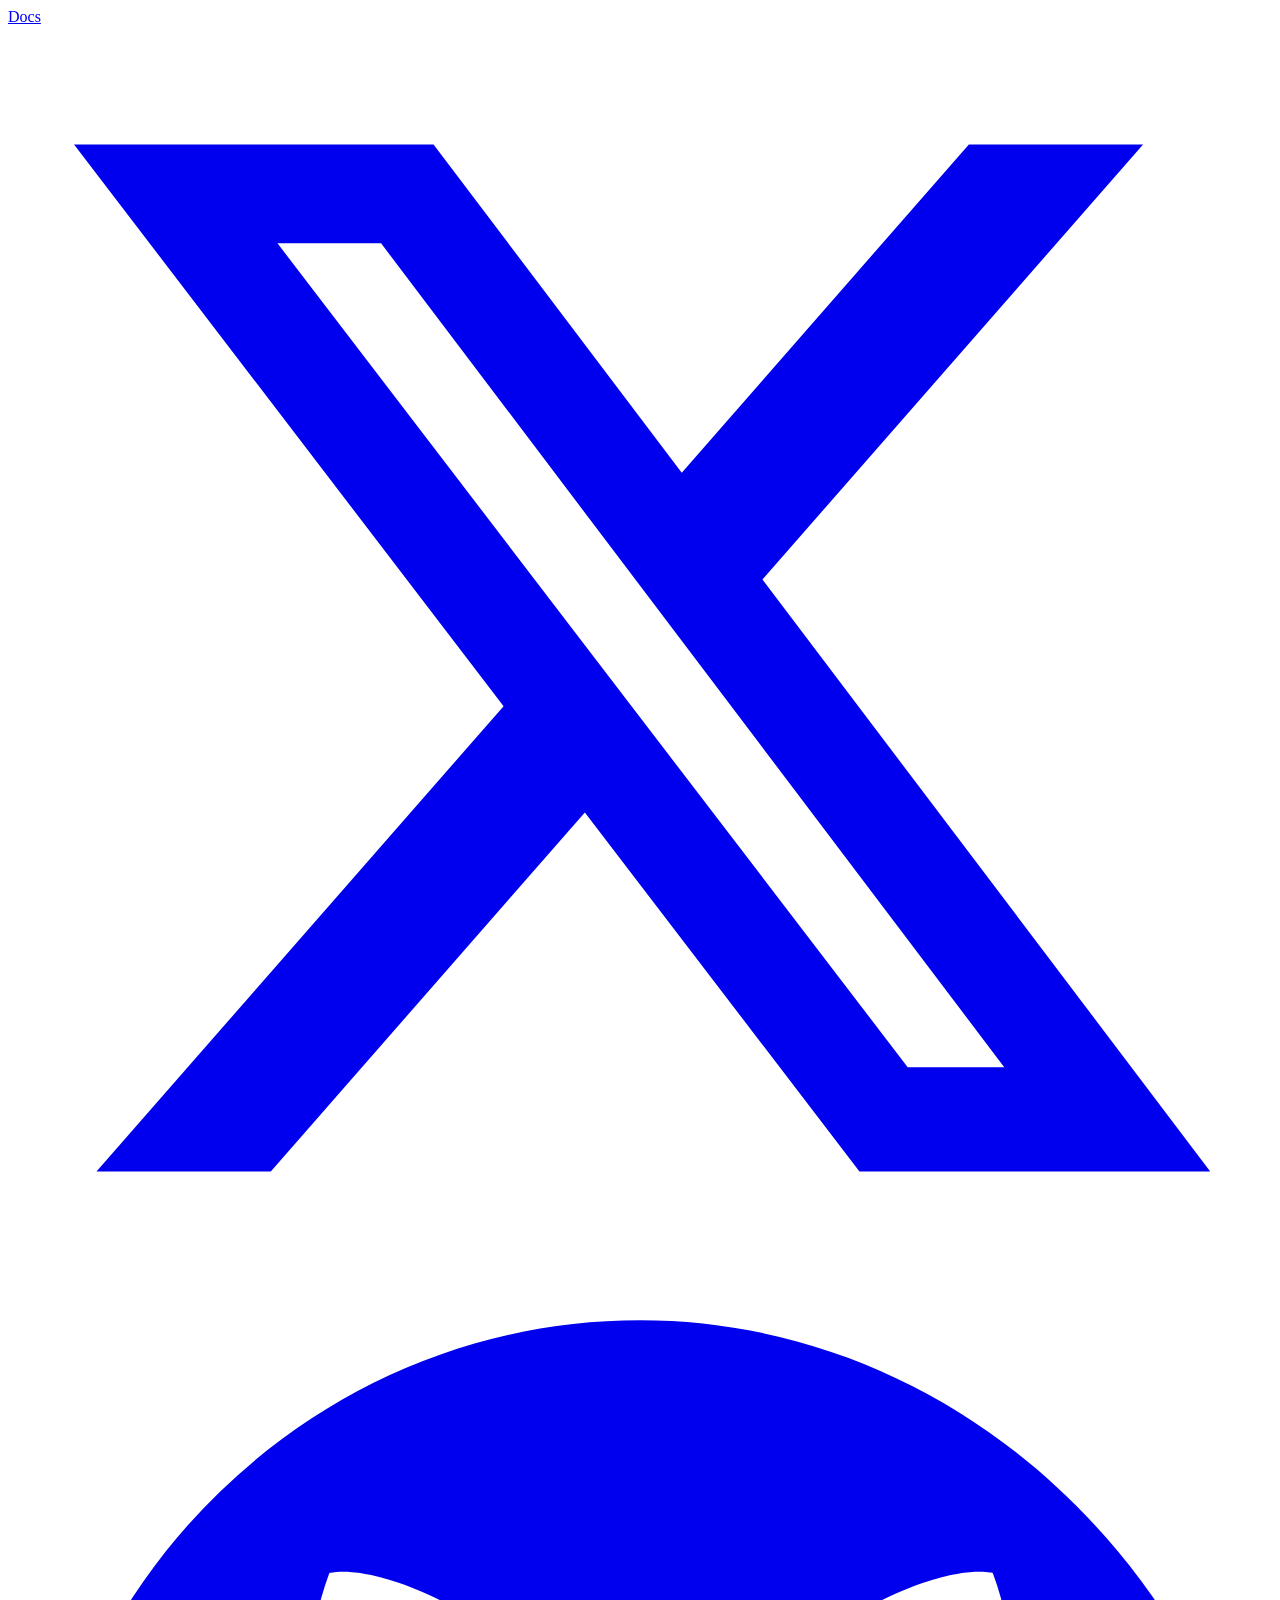
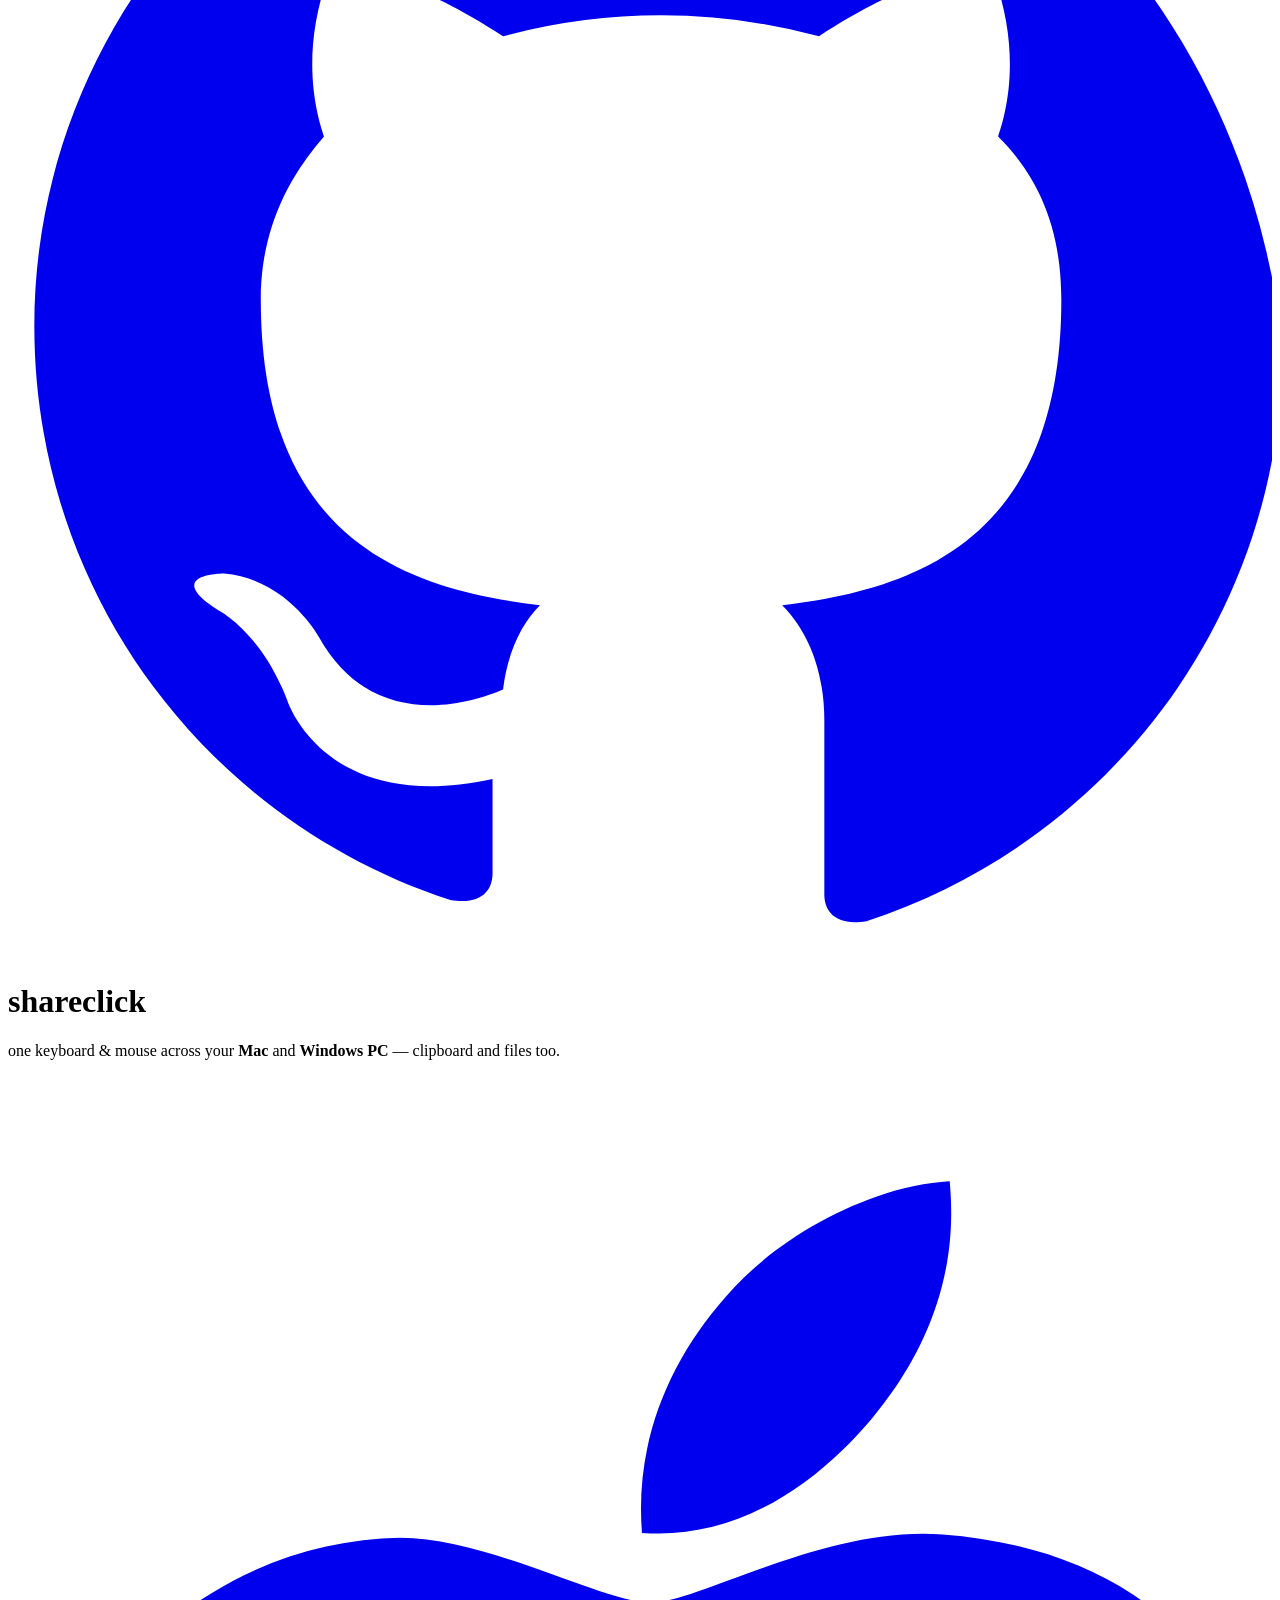
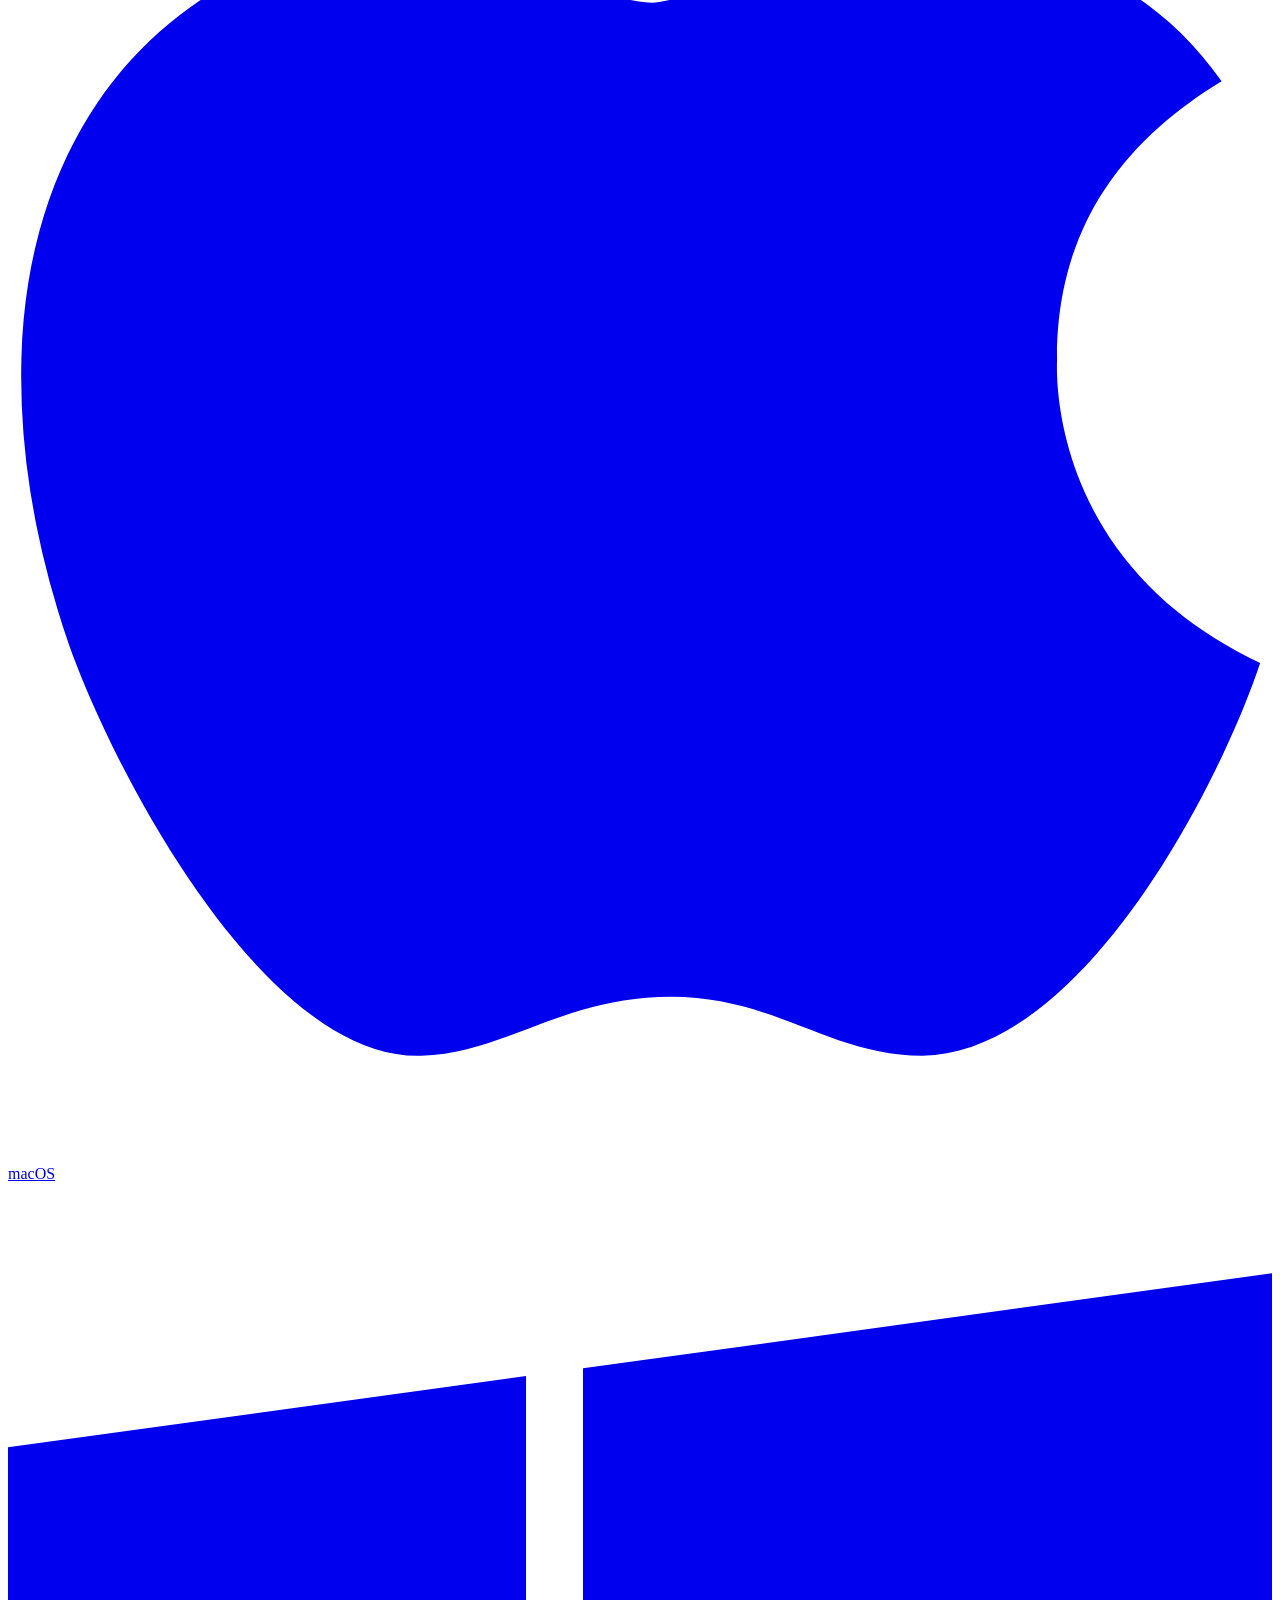
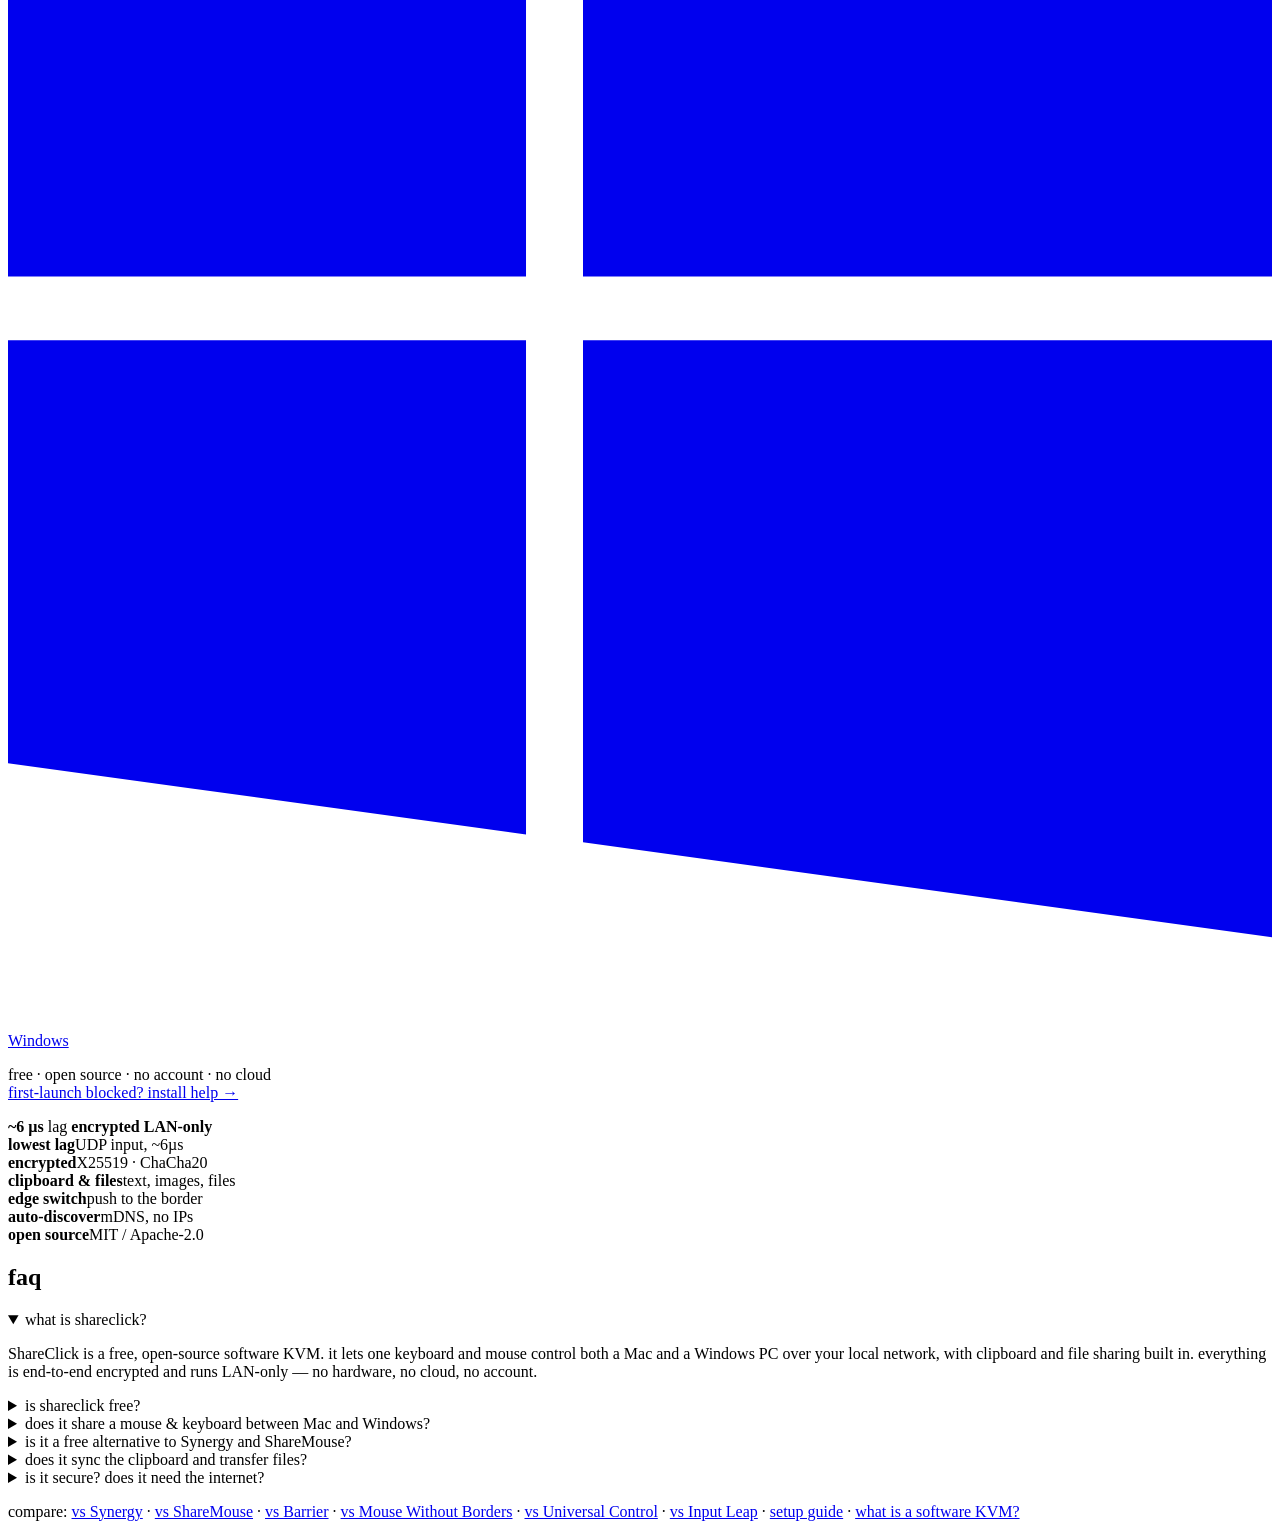
==== site/index.html @ b81c3a35 "feat(site): add analytics and search verification - track pageviews and release-page clicks with Uma" ====
<!doctype html>
<html lang="en">
<head>
<meta charset="utf-8" />
<meta name="viewport" content="width=device-width, initial-scale=1" />
<title>ShareClick: share mouse &amp; keyboard between Mac &amp; Windows</title>
<meta name="description" content="Free open-source software KVM. Share one keyboard, mouse, clipboard &amp; files between your Mac and Windows PC over the LAN. Encrypted, low-latency, no cloud." />
<meta name="keywords" content="software KVM, share mouse keyboard mac windows, Synergy alternative, ShareMouse alternative, Barrier alternative, free KVM software, share clipboard mac and windows, control two computers one keyboard mouse, Universal Control for Windows, open source KVM" />
<meta name="author" content="wiredaddict" />
<meta name="robots" content="index, follow, max-image-preview:large" />
<meta name="theme-color" content="#fafafa" />
<link rel="canonical" href="https://phun333.github.io/ShareClick/" />
<link rel="alternate" type="text/markdown" href="index.md" title="Markdown version (for LLMs)" />
<link rel="icon" href="favicon.svg" type="image/svg+xml" />
<!-- Google Search Console verification: paste your token, then uncomment -->
<!-- <meta name="google-site-verification" content="PASTE_TOKEN_HERE" /> -->

<!-- Open Graph -->
<meta property="og:type" content="website" />
<meta property="og:site_name" content="ShareClick" />
<meta property="og:title" content="ShareClick — share mouse &amp; keyboard between Mac &amp; Windows" />
<meta property="og:description" content="Free, open-source software KVM. One keyboard, mouse, clipboard &amp; files across Mac and Windows over your LAN. Encrypted, low-latency, no cloud." />
<meta property="og:url" content="https://phun333.github.io/ShareClick/" />
<meta property="og:image" content="https://phun333.github.io/ShareClick/og.png" />
<meta property="og:image:width" content="1200" />
<meta property="og:image:height" content="630" />
<meta property="og:image:alt" content="ShareClick — share one keyboard and mouse across Mac and Windows" />

<!-- Twitter -->
<meta name="twitter:card" content="summary_large_image" />
<meta name="twitter:site" content="@wiredaddict" />
<meta name="twitter:creator" content="@wiredaddict" />
<meta name="twitter:title" content="ShareClick — share mouse &amp; keyboard between Mac &amp; Windows" />
<meta name="twitter:description" content="Free, open-source software KVM. One keyboard, mouse, clipboard &amp; files across Mac and Windows. Encrypted, low-latency, no cloud." />
<meta name="twitter:image" content="https://phun333.github.io/ShareClick/og.png" />

<!-- Structured data: SoftwareApplication (free) + FAQ -->
<script type="application/ld+json">
{
  "@context": "https://schema.org",
  "@type": "SoftwareApplication",
  "name": "ShareClick",
  "alternateName": "ShareClick Software KVM",
  "applicationCategory": "UtilitiesApplication",
  "operatingSystem": "macOS, Windows",
  "description": "Free open-source software KVM to share one keyboard, mouse, clipboard and files between Mac and Windows over the LAN. Encrypted and low-latency. A free alternative to Synergy and ShareMouse.",
  "url": "https://phun333.github.io/ShareClick/",
  "downloadUrl": "https://github.com/phun333/ShareClick/releases",
  "softwareVersion": "0.1.0",
  "isAccessibleForFree": true,
  "license": "https://opensource.org/license/mit",
  "offers": { "@type": "Offer", "price": "0", "priceCurrency": "USD" },
  "featureList": [
    "Share one keyboard and mouse across Mac and Windows",
    "Clipboard sync (text and images)",
    "File transfer over the LAN",
    "End-to-end encryption (X25519 + ChaCha20-Poly1305)",
    "Automatic screen-edge switching",
    "mDNS zero-config discovery"
  ],
  "image": "https://phun333.github.io/ShareClick/og.png",
  "author": { "@type": "Person", "name": "wiredaddict", "url": "https://x.com/wiredaddict" },
  "sameAs": [
    "https://github.com/phun333/ShareClick",
    "https://x.com/wiredaddict"
  ]
}
</script>
<script type="application/ld+json">
{
  "@context": "https://schema.org",
  "@type": "FAQPage",
  "mainEntity": [
    { "@type": "Question", "name": "What is ShareClick?",
      "acceptedAnswer": { "@type": "Answer", "text": "ShareClick is a free, open-source software KVM. It lets one keyboard and mouse control both a Mac and a Windows PC over your local network, with clipboard and file sharing built in. Everything is end-to-end encrypted and runs LAN-only — no hardware, no cloud, no account." } },
    { "@type": "Question", "name": "Is ShareClick free?",
      "acceptedAnswer": { "@type": "Answer", "text": "Yes. ShareClick is completely free and open source (MIT / Apache-2.0). No account, no subscription, no cloud." } },
    { "@type": "Question", "name": "Does it share a mouse and keyboard between Mac and Windows?",
      "acceptedAnswer": { "@type": "Answer", "text": "Yes. ShareClick is a software KVM: one keyboard and mouse control both your Mac and Windows PC over the local network. Move the cursor to a screen edge to switch machines." } },
    { "@type": "Question", "name": "Is ShareClick a free alternative to Synergy and ShareMouse?",
      "acceptedAnswer": { "@type": "Answer", "text": "Yes. It does what paid tools like Synergy and ShareMouse do — input sharing, clipboard sync and file transfer — but it is free, open source, and built for lower input lag." } },
    { "@type": "Question", "name": "Does it sync the clipboard and transfer files?",
      "acceptedAnswer": { "@type": "Answer", "text": "Yes. The clipboard (text and images) syncs automatically, and you can send files straight across the encrypted connection." } },
    { "@type": "Question", "name": "Is it secure and does it need the internet?",
      "acceptedAnswer": { "@type": "Answer", "text": "It runs on your local network only — no cloud. Every channel is end-to-end encrypted with X25519 key exchange and ChaCha20-Poly1305, authenticated by a shared passphrase." } }
  ]
}
</script>
<script type="application/ld+json">
{
  "@context": "https://schema.org",
  "@type": "WebSite",
  "name": "ShareClick",
  "alternateName": "ShareClick Software KVM",
  "url": "https://phun333.github.io/ShareClick/",
  "inLanguage": "en",
  "description": "Free, open-source software KVM to share one keyboard, mouse, clipboard and files between a Mac and a Windows PC over the LAN.",
  "publisher": { "@type": "Organization", "name": "ShareClick", "url": "https://github.com/phun333/ShareClick" }
}
</script>
<script type="application/ld+json">
{
  "@context": "https://schema.org",
  "@type": "Organization",
  "name": "ShareClick",
  "url": "https://phun333.github.io/ShareClick/",
  "logo": "https://phun333.github.io/ShareClick/og.png",
  "description": "Open-source software KVM for sharing a keyboard, mouse, clipboard and files between Mac and Windows.",
  "founder": { "@type": "Person", "name": "wiredaddict", "url": "https://x.com/wiredaddict" },
  "sameAs": [
    "https://github.com/phun333/ShareClick",
    "https://x.com/wiredaddict"
  ]
}
</script>
<link rel="preconnect" href="https://fonts.googleapis.com">
<link rel="preconnect" href="https://fonts.gstatic.com" crossorigin>
<link href="https://fonts.googleapis.com/css2?family=JetBrains+Mono:wght@400;500;700;800&display=swap" rel="stylesheet">
<link rel="stylesheet" href="style.css">
<link rel="manifest" href="manifest.webmanifest">
<script defer src="https://cloud.umami.is/script.js" data-website-id="19332134-ef62-4f1c-be25-531b327c4223"></script>
</head>
<body>

<div class="wrap">
  <header>
    <nav class="hnav">
      <!-- Replace the href with your live Mintlify docs URL after connecting the repo to Mintlify. -->
      <a class="doclink" href="https://shareclick.mintlify.app">Docs</a>
      <a class="icon" href="https://x.com/wiredaddict" aria-label="X (Twitter)">
        <svg viewBox="0 0 24 24"><path fill="currentColor" d="M18.244 2.25h3.308l-7.227 8.26 8.502 11.24h-6.66l-5.214-6.817L4.99 21.75H1.68l7.73-8.835L1.254 2.25H8.08l4.713 6.231zm-1.161 17.52h1.833L7.084 4.126H5.117z"/></svg>
      </a>
      <a class="icon" href="https://github.com/phun333/ShareClick" aria-label="GitHub">
        <svg viewBox="0 0 24 24"><path fill="currentColor" d="M12 .5C5.7.5.5 5.7.5 12c0 5.1 3.3 9.4 7.9 10.9.6.1.8-.2.8-.5v-1.8c-3.2.7-3.9-1.5-3.9-1.5-.5-1.3-1.3-1.7-1.3-1.7-1.1-.7.1-.7.1-.7 1.2.1 1.8 1.2 1.8 1.2 1 1.8 2.8 1.3 3.5 1 .1-.8.4-1.3.7-1.6-2.6-.3-5.3-1.3-5.3-5.8 0-1.3.5-2.3 1.2-3.1-.1-.3-.5-1.5.1-3.1 0 0 1-.3 3.3 1.2a11.5 11.5 0 0 1 6 0c2.3-1.5 3.3-1.2 3.3-1.2.6 1.6.2 2.8.1 3.1.8.8 1.2 1.8 1.2 3.1 0 4.5-2.7 5.5-5.3 5.8.4.4.8 1.1.8 2.2v3.3c0 .3.2.6.8.5 4.6-1.5 7.9-5.8 7.9-10.9C23.5 5.7 18.3.5 12 .5z"/></svg>
      </a>
    </nav>
  </header>
</div>

<main>
  <div class="wrap hero">
    <h1>shareclick</h1>
    <p class="tag">one keyboard &amp; mouse across your <b>Mac</b> and <b>Windows PC</b> — clipboard and files too.</p>

    <div class="cta">
      <a class="btn" id="dl-mac" href="https://github.com/phun333/ShareClick/releases" data-umami-event="release-page-click" data-umami-event-platform="macos" data-umami-event-placement="homepage" aria-label="Download for macOS">
        <svg viewBox="0 0 384 512"><path fill="currentColor" d="M318.7 268.7c-.2-36.7 16.4-64.4 50-84.8-18.8-26.9-47.2-41.7-84.7-44.6-35.5-2.8-74.3 20.7-88.5 20.7-15 0-49.4-19.7-76.4-19.7C63.3 141.2 4 184.8 4 273.5q0 39.3 14.4 81.2c12.8 36.7 59 126.7 107.2 125.2 25.2-.6 43-17.9 75.8-17.9 31.8 0 48.3 17.9 76.4 17.9 48.6-.7 90.4-82.5 102.6-119.3-65.2-30.7-61.7-90-61.7-91.9zm-56.6-164.2c27.3-32.4 24.8-61.9 24-72.5-24.1 1.4-52 16.4-67.9 34.9-17.5 19.8-27.8 44.3-25.6 71.9 26.1 2 49.9-11.4 69.5-34.3z"/></svg>
        macOS
      </a>
      <a class="btn ghost" id="dl-win" href="https://github.com/phun333/ShareClick/releases" data-umami-event="release-page-click" data-umami-event-platform="windows" data-umami-event-placement="homepage" aria-label="Download for Windows">
        <svg viewBox="0 0 448 512"><path fill="currentColor" d="M0 93.7l183.6-25.3v177.4H0V93.7zm0 324.6l183.6 25.3V268.4H0v149.9zm203.8 28L448 480V268.4H203.8v177.9zm0-380.6v180.1H448V32L203.8 65.7z"/></svg>
        Windows
      </a>
    </div>
    <p class="sub">free · open source · no account · no cloud<br>
      <a href="https://github.com/phun333/ShareClick/blob/main/docs/INSTALL.md">first-launch blocked? install help →</a></p>

    <div class="facts">
      <span class="slider"><span class="track"></span><span class="knob"></span></span>
      <span><b>~6&nbsp;µs</b> lag</span>
      <span class="s"></span>
      <span><b>encrypted</b></span>
      <span class="s"></span>
      <span><b>LAN-only</b></span>
    </div>

    <div class="feat">
      <div><b>lowest lag</b><span>UDP input, ~6µs</span></div>
      <div><b>encrypted</b><span>X25519 · ChaCha20</span></div>
      <div><b>clipboard &amp; files</b><span>text, images, files</span></div>
      <div><b>edge switch</b><span>push to the border</span></div>
      <div><b>auto-discover</b><span>mDNS, no IPs</span></div>
      <div><b>open source</b><span>MIT / Apache-2.0</span></div>
    </div>
  </div>
</main>

<section class="faq" id="faq">
  <h2>faq</h2>
  <details open>
    <summary>what is shareclick?</summary>
    <p>ShareClick is a free, open-source software KVM. it lets one keyboard and mouse control both a Mac and a Windows PC over your local network, with clipboard and file sharing built in. everything is end-to-end encrypted and runs LAN-only — no hardware, no cloud, no account.</p>
  </details>
  <details>
    <summary>is shareclick free?</summary>
    <p>yes — completely free and open source (MIT / Apache-2.0). no account, no subscription, no cloud.</p>
  </details>
  <details>
    <summary>does it share a mouse &amp; keyboard between Mac and Windows?</summary>
    <p>yes. shareclick is a software KVM: one keyboard and mouse control both your Mac and Windows PC over the local network. move the cursor to a screen edge to switch machines.</p>
  </details>
  <details>
    <summary>is it a free alternative to Synergy and ShareMouse?</summary>
    <p>yes. it does what paid tools like Synergy and ShareMouse do — input sharing, clipboard sync and file transfer — but free, open source, and built for lower input lag.</p>
  </details>
  <details>
    <summary>does it sync the clipboard and transfer files?</summary>
    <p>yes. the clipboard (text and images) syncs automatically, and you can send files straight across the encrypted connection.</p>
  </details>
  <details>
    <summary>is it secure? does it need the internet?</summary>
    <p>LAN-only, no cloud. every channel is end-to-end encrypted with X25519 + ChaCha20-Poly1305, authenticated by a shared passphrase.</p>
  </details>
</section>

<div class="wrap">
  <p class="compare">compare:
    <a href="vs-synergy.html">vs Synergy</a> ·
    <a href="vs-sharemouse.html">vs ShareMouse</a> ·
    <a href="vs-barrier.html">vs Barrier</a> ·
    <a href="vs-mouse-without-borders.html">vs Mouse Without Borders</a> ·
    <a href="vs-universal-control.html">vs Universal Control</a> ·
    <a href="vs-input-leap.html">vs Input Leap</a> ·
    <a href="how-to-share-mouse-keyboard-mac-windows.html">setup guide</a> ·
    <a href="what-is-a-software-kvm.html">what is a software KVM?</a>
  </p>
</div>

<script>
  (function(){
    var ua=navigator.userAgent||"",p=navigator.platform||"";
    if(/Win/i.test(p)||/Windows/i.test(ua)){
      document.getElementById('dl-win').classList.remove('ghost');
      document.getElementById('dl-mac').classList.add('ghost');
    }
  })();
</script>
</body>
</html>
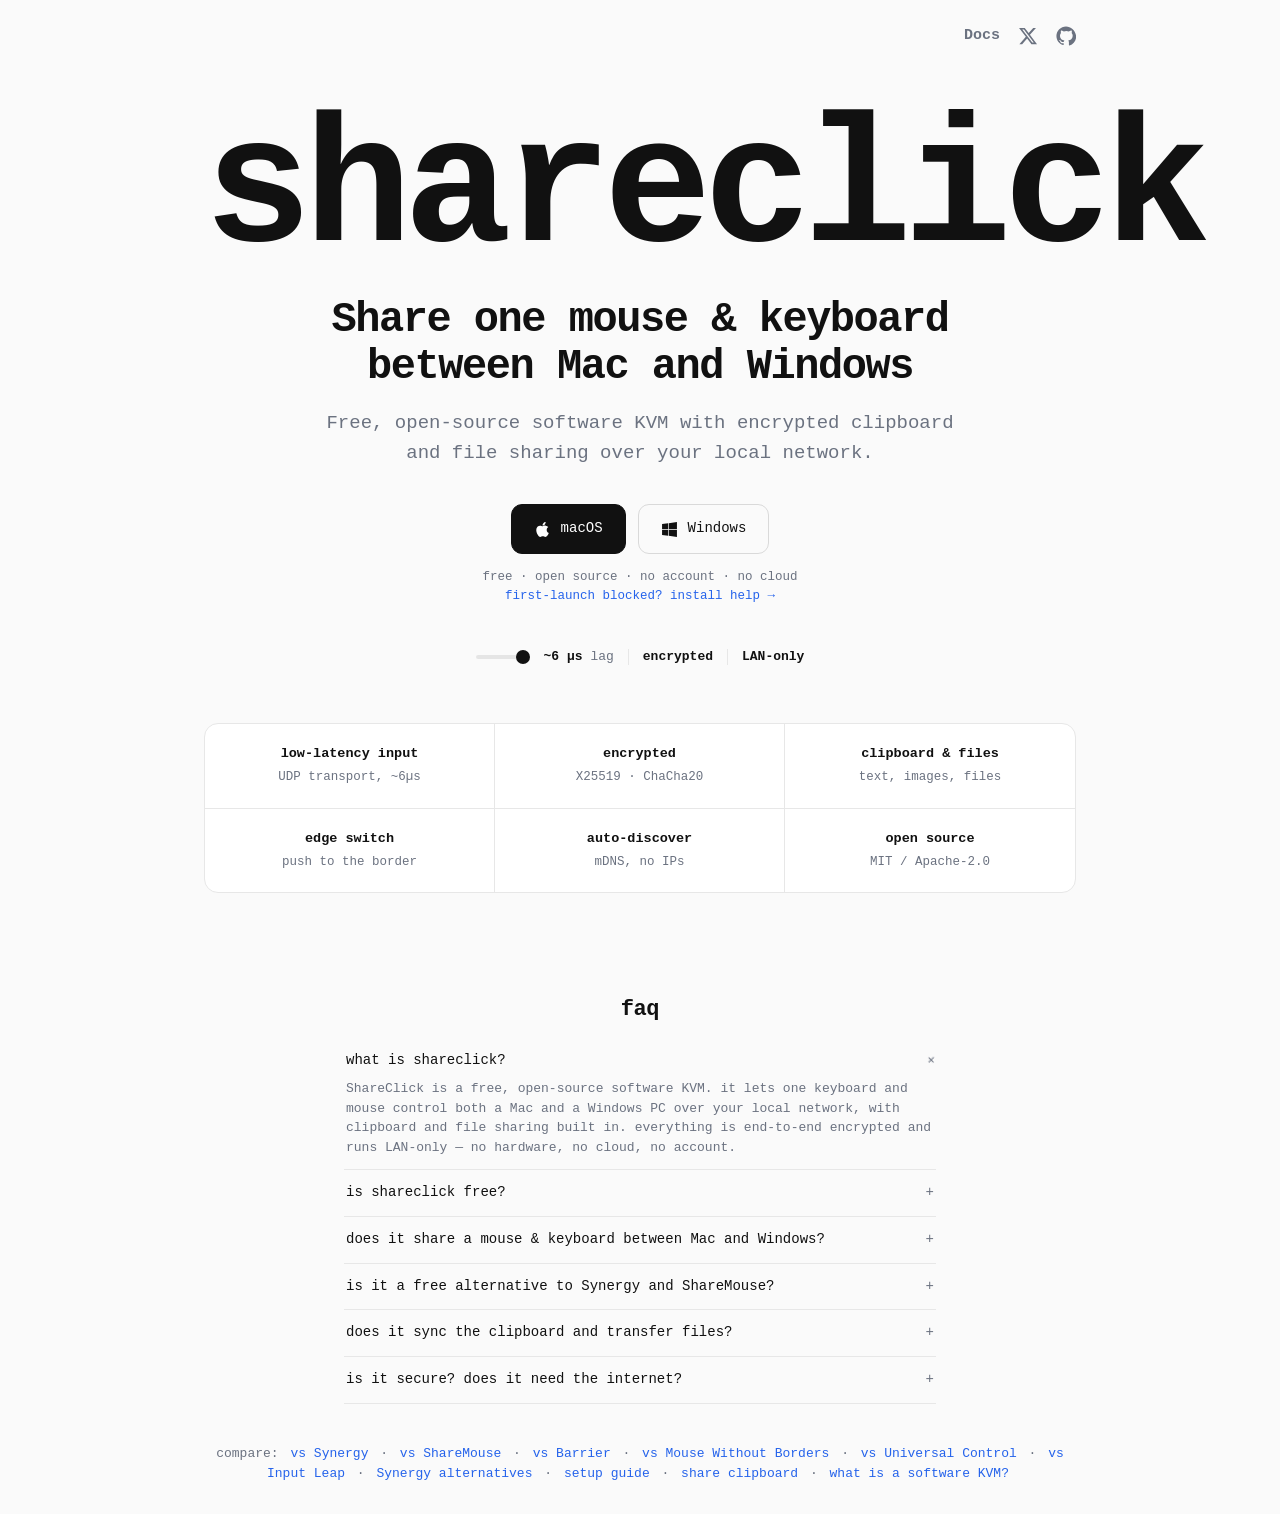
==== commit 2e21ff64: "feat(site): expand organic search coverage - add Synergy alternatives and Mac-Windows clipboard guid" ====
--- a/site/index.html
+++ b/site/index.html
@@ -46,7 +46,7 @@
   "description": "Free open-source software KVM to share one keyboard, mouse, clipboard and files between Mac and Windows over the LAN. Encrypted and low-latency. A free alternative to Synergy and ShareMouse.",
   "url": "https://phun333.github.io/ShareClick/",
   "downloadUrl": "https://github.com/phun333/ShareClick/releases",
-  "softwareVersion": "0.1.0",
+  "softwareVersion": "0.6.0-test",
   "isAccessibleForFree": true,
   "license": "https://opensource.org/license/mit",
   "offers": { "@type": "Offer", "price": "0", "priceCurrency": "USD" },
@@ -139,8 +139,11 @@
 
 <main>
   <div class="wrap hero">
-    <h1>shareclick</h1>
-    <p class="tag">one keyboard &amp; mouse across your <b>Mac</b> and <b>Windows PC</b> — clipboard and files too.</p>
+    <h1>
+      <span class="brand">shareclick</span>
+      <span class="search-title">Share one mouse &amp; keyboard between Mac and Windows</span>
+    </h1>
+    <p class="tag">Free, open-source software KVM with encrypted clipboard and file sharing over your local network.</p>
 
     <div class="cta">
       <a class="btn" id="dl-mac" href="https://github.com/phun333/ShareClick/releases" data-umami-event="release-page-click" data-umami-event-platform="macos" data-umami-event-placement="homepage" aria-label="Download for macOS">
@@ -165,7 +168,7 @@
     </div>
 
     <div class="feat">
-      <div><b>lowest lag</b><span>UDP input, ~6µs</span></div>
+      <div><b>low-latency input</b><span>UDP transport, ~6µs</span></div>
       <div><b>encrypted</b><span>X25519 · ChaCha20</span></div>
       <div><b>clipboard &amp; files</b><span>text, images, files</span></div>
       <div><b>edge switch</b><span>push to the border</span></div>
@@ -211,7 +214,9 @@
     <a href="vs-mouse-without-borders.html">vs Mouse Without Borders</a> ·
     <a href="vs-universal-control.html">vs Universal Control</a> ·
     <a href="vs-input-leap.html">vs Input Leap</a> ·
+    <a href="synergy-alternatives.html">Synergy alternatives</a> ·
     <a href="how-to-share-mouse-keyboard-mac-windows.html">setup guide</a> ·
+    <a href="share-clipboard-between-mac-and-windows.html">share clipboard</a> ·
     <a href="what-is-a-software-kvm.html">what is a software KVM?</a>
   </p>
 </div>
--- a/site/style.css
+++ b/site/style.css
@@ -0,0 +1,153 @@
+:root{
+  --bg:#fafafa; --card:#fff; --ink:#111; --muted:#6b7280;
+  --line:#e7e7e7; --line-strong:#d9d9d9; --accent:#2563eb; --radius:14px;
+  /* Emil Kowalski easing curves — stronger than default CSS easings */
+  --ease-out:cubic-bezier(0.23,1,0.32,1);
+  --ease-in-out:cubic-bezier(0.77,0,0.175,1);
+}
+*{box-sizing:border-box}
+html{interpolate-size:allow-keywords}
+body{
+  margin:0;background:var(--bg);color:var(--ink);
+  font-family:'JetBrains Mono',ui-monospace,'SF Mono',Menlo,monospace;
+  font-size:15px;line-height:1.55;-webkit-font-smoothing:antialiased;
+  min-height:100vh;display:flex;flex-direction:column;
+}
+a{color:var(--accent);text-decoration:none;transition:color .15s ease}
+a:hover{text-decoration:underline}
+.wrap{width:100%;max-width:920px;margin:0 auto;padding:0 24px}
+svg{display:block}
+
+header{display:flex;align-items:center;justify-content:space-between;padding:24px 0}
+header .home{color:var(--ink);font-weight:700;letter-spacing:-.02em;display:inline-flex;align-items:center;gap:9px}
+header .home:hover{text-decoration:none;opacity:.8}
+.hnav{display:flex;align-items:center;gap:18px;margin-left:auto}
+header a.doclink{color:var(--muted);font-weight:600;font-size:15px;transition:color .15s ease}
+@media (hover:hover) and (pointer:fine){header a.doclink:hover{color:var(--ink);text-decoration:none}}
+header a.icon{color:var(--muted);display:inline-flex;transition:color .15s ease,transform .16s var(--ease-out)}
+header a.icon:active{transform:scale(0.9)}
+@media (hover:hover) and (pointer:fine){header a.icon:hover{color:var(--ink)}}
+header a.icon svg{width:20px;height:20px}
+.dot{width:11px;height:11px;border-radius:50%;background:var(--ink)}
+
+main{flex:1;display:flex;flex-direction:column;justify-content:center;padding:40px 0}
+.hero{text-align:center}
+h1{font-size:clamp(72px,15vw,180px);font-weight:800;letter-spacing:-.045em;line-height:.9;margin:0}
+.hero h1 .brand{display:block}
+.hero h1 .search-title{display:block;max-width:760px;margin:24px auto 0;font-size:clamp(25px,4.5vw,42px);
+  line-height:1.12;letter-spacing:-.035em}
+.tag{color:var(--muted);font-size:clamp(15px,2.6vw,19px);margin:18px auto 0;max-width:650px}
+.tag b{color:var(--ink);font-weight:500}
+
+.cta{display:flex;gap:12px;justify-content:center;flex-wrap:wrap;margin:36px 0 0}
+.btn{display:inline-flex;align-items:center;gap:10px;background:var(--ink);color:#fff;
+  padding:13px 22px;border-radius:11px;font-weight:500;font-size:14px;
+  border:1px solid var(--ink);
+  transition:transform .16s var(--ease-out),opacity .15s ease,box-shadow .2s var(--ease-out)}
+@media (hover:hover) and (pointer:fine){
+  .btn:hover{opacity:.92;text-decoration:none;transform:translateY(-2px);box-shadow:0 6px 20px -6px rgba(17,17,17,.35)}
+}
+.btn:active{transform:scale(0.97);transition:transform .1s ease-out}
+.btn.ghost{background:transparent;color:var(--ink);border-color:var(--line-strong)}
+@media (hover:hover) and (pointer:fine){.btn.ghost:hover{box-shadow:0 6px 20px -8px rgba(17,17,17,.2)}}
+.btn svg{width:17px;height:17px}
+.sub{text-align:center;color:var(--muted);font-size:12.5px;margin:14px 0 0}
+
+.facts{display:flex;gap:14px;justify-content:center;align-items:center;flex-wrap:wrap;
+  margin:40px 0 0;color:var(--muted);font-size:13px}
+.facts b{color:var(--ink);font-weight:700}
+.facts .s{width:1px;height:16px;background:var(--line)}
+.slider{display:inline-flex;align-items:center}
+.slider .track{height:4px;width:44px;background:#e5e5e5;border-radius:99px}
+.slider .knob{width:14px;height:14px;border-radius:50%;background:var(--ink);margin-left:-4px}
+
+.feat{display:grid;grid-template-columns:repeat(3,1fr);border:1px solid var(--line);
+  border-radius:var(--radius);overflow:hidden;background:var(--card);margin:56px 0 0}
+.feat div{padding:20px 22px;border-right:1px solid var(--line);border-bottom:1px solid var(--line);font-size:13.5px;
+  transition:background .2s ease}
+@media (hover:hover) and (pointer:fine){.feat div:hover{background:#f6f7f9}}
+.feat b{display:block;font-weight:700;color:var(--ink);margin-bottom:2px}
+.feat span{color:var(--muted);font-size:12.5px}
+.feat div:nth-child(3n){border-right:none}
+.feat div:nth-last-child(-n+3){border-bottom:none}
+
+.faq{max-width:640px;margin:60px auto 40px;padding:0 24px}
+.faq h2{font-size:22px;font-weight:700;letter-spacing:-.02em;margin:0 0 10px;text-align:center;color:var(--ink)}
+.faq details{border-bottom:1px solid var(--line);padding:12px 2px}
+.faq summary{cursor:pointer;font-weight:500;font-size:14px;list-style:none;display:flex;justify-content:space-between;gap:12px;color:var(--ink);
+  transition:color .15s ease}
+.faq summary::-webkit-details-marker{display:none}
+.faq summary::after{content:"+";color:var(--muted);transition:transform .2s var(--ease-out),color .15s ease}
+.faq details[open] summary::after{transform:rotate(45deg)}
+@media (hover:hover) and (pointer:fine){.faq summary:hover,.faq summary:hover::after{color:var(--ink)}}
+.faq p{margin:8px 0 0;color:var(--muted);font-size:13px;line-height:1.5}
+
+/* internal-link row on the homepage */
+.compare{text-align:center;color:var(--muted);font-size:13px;margin:0 auto 30px}
+.compare a{margin:0 4px}
+
+/* ── article / sub-pages ─────────────────────────────────── */
+main.doc{display:block;padding:20px 0 60px}
+.crumb{color:var(--muted);font-size:12.5px;margin:0 0 22px}
+.crumb a{color:var(--muted)}
+.crumb a:hover{color:var(--ink)}
+article{max-width:760px;margin:0 auto}
+article h1{font-size:clamp(30px,6vw,46px);font-weight:800;letter-spacing:-.03em;line-height:1.05;margin:0 0 14px;text-align:left}
+article h2{font-size:22px;font-weight:700;letter-spacing:-.02em;margin:38px 0 12px;text-transform:lowercase}
+article p{color:#374151;margin:0 0 16px}
+article .lead{font-size:17px;color:var(--muted)}
+article ul,article ol{color:#374151;padding-left:22px;margin:0 0 16px}
+article li{margin:6px 0}
+article h3{font-size:16px;font-weight:700;letter-spacing:-.01em;margin:24px 0 8px;text-transform:lowercase}
+article strong{color:var(--ink);font-weight:700}
+article .updated{color:var(--muted);font-size:12.5px;margin-top:-4px}
+.table-scroll{overflow-x:auto;margin:8px 0 24px;-webkit-overflow-scrolling:touch}
+.table-scroll .cmp{min-width:760px;margin:0}
+
+.cmp{width:100%;border-collapse:separate;border-spacing:0;border:1px solid var(--line);
+  border-radius:var(--radius);overflow:hidden;background:var(--card);font-size:13.5px;margin:8px 0 24px}
+.cmp th,.cmp td{padding:12px 16px;border-bottom:1px solid var(--line);text-align:left;vertical-align:top}
+.cmp thead th{font-weight:700;color:var(--ink);background:#f6f6f6}
+.cmp tbody tr:last-child td{border-bottom:none}
+.cmp td:first-child,.cmp th:first-child{color:var(--muted);font-weight:500}
+.cmp .yes{color:#111;font-weight:700}
+.cmp .win{color:var(--accent);font-weight:700}
+.cmp col.c1{width:34%}
+
+.cta-inline{display:flex;gap:12px;flex-wrap:wrap;margin:26px 0 0}
+.verdict{border:1px solid var(--line);background:var(--card);border-radius:var(--radius);padding:20px 22px;margin:8px 0 8px}
+.verdict b{color:var(--ink)}
+
+footer{border-top:1px solid var(--line);margin-top:50px;padding:22px 0;color:var(--muted);font-size:12.5px;text-align:center}
+footer a{color:var(--muted)}
+footer a:hover{color:var(--ink)}
+
+/* ── entrance animations (staggered, ease-out, transform+opacity only) ─ */
+@keyframes rise{from{opacity:0;transform:translateY(14px)}to{opacity:1;transform:translateY(0)}}
+.hero h1,.hero .tag,.hero .cta,.hero .sub,.hero .facts,.feat > div{
+  opacity:0;animation:rise .6s var(--ease-out) forwards}
+.hero h1{animation-delay:.02s}
+.hero .tag{animation-delay:.10s}
+.hero .cta{animation-delay:.18s}
+.hero .sub{animation-delay:.24s}
+.hero .facts{animation-delay:.30s}
+.feat > div:nth-child(1){animation-delay:.36s}
+.feat > div:nth-child(2){animation-delay:.40s}
+.feat > div:nth-child(3){animation-delay:.44s}
+.feat > div:nth-child(4){animation-delay:.48s}
+.feat > div:nth-child(5){animation-delay:.52s}
+.feat > div:nth-child(6){animation-delay:.56s}
+
+/* respect reduced motion — keep gentle fades, drop movement */
+@media (prefers-reduced-motion:reduce){
+  *,*::before,*::after{animation-duration:.01ms!important;animation-iteration-count:1!important;
+    transition-duration:.01ms!important;scroll-behavior:auto!important}
+  .hero h1,.hero .tag,.hero .cta,.hero .sub,.hero .facts,.feat > div{opacity:1;transform:none}
+}
+
+@media(max-width:680px){
+  .feat{grid-template-columns:1fr}
+  .feat div{border-right:none}
+  .feat div:nth-last-child(-n+3){border-bottom:1px solid var(--line)}
+  .feat div:last-child{border-bottom:none}
+}
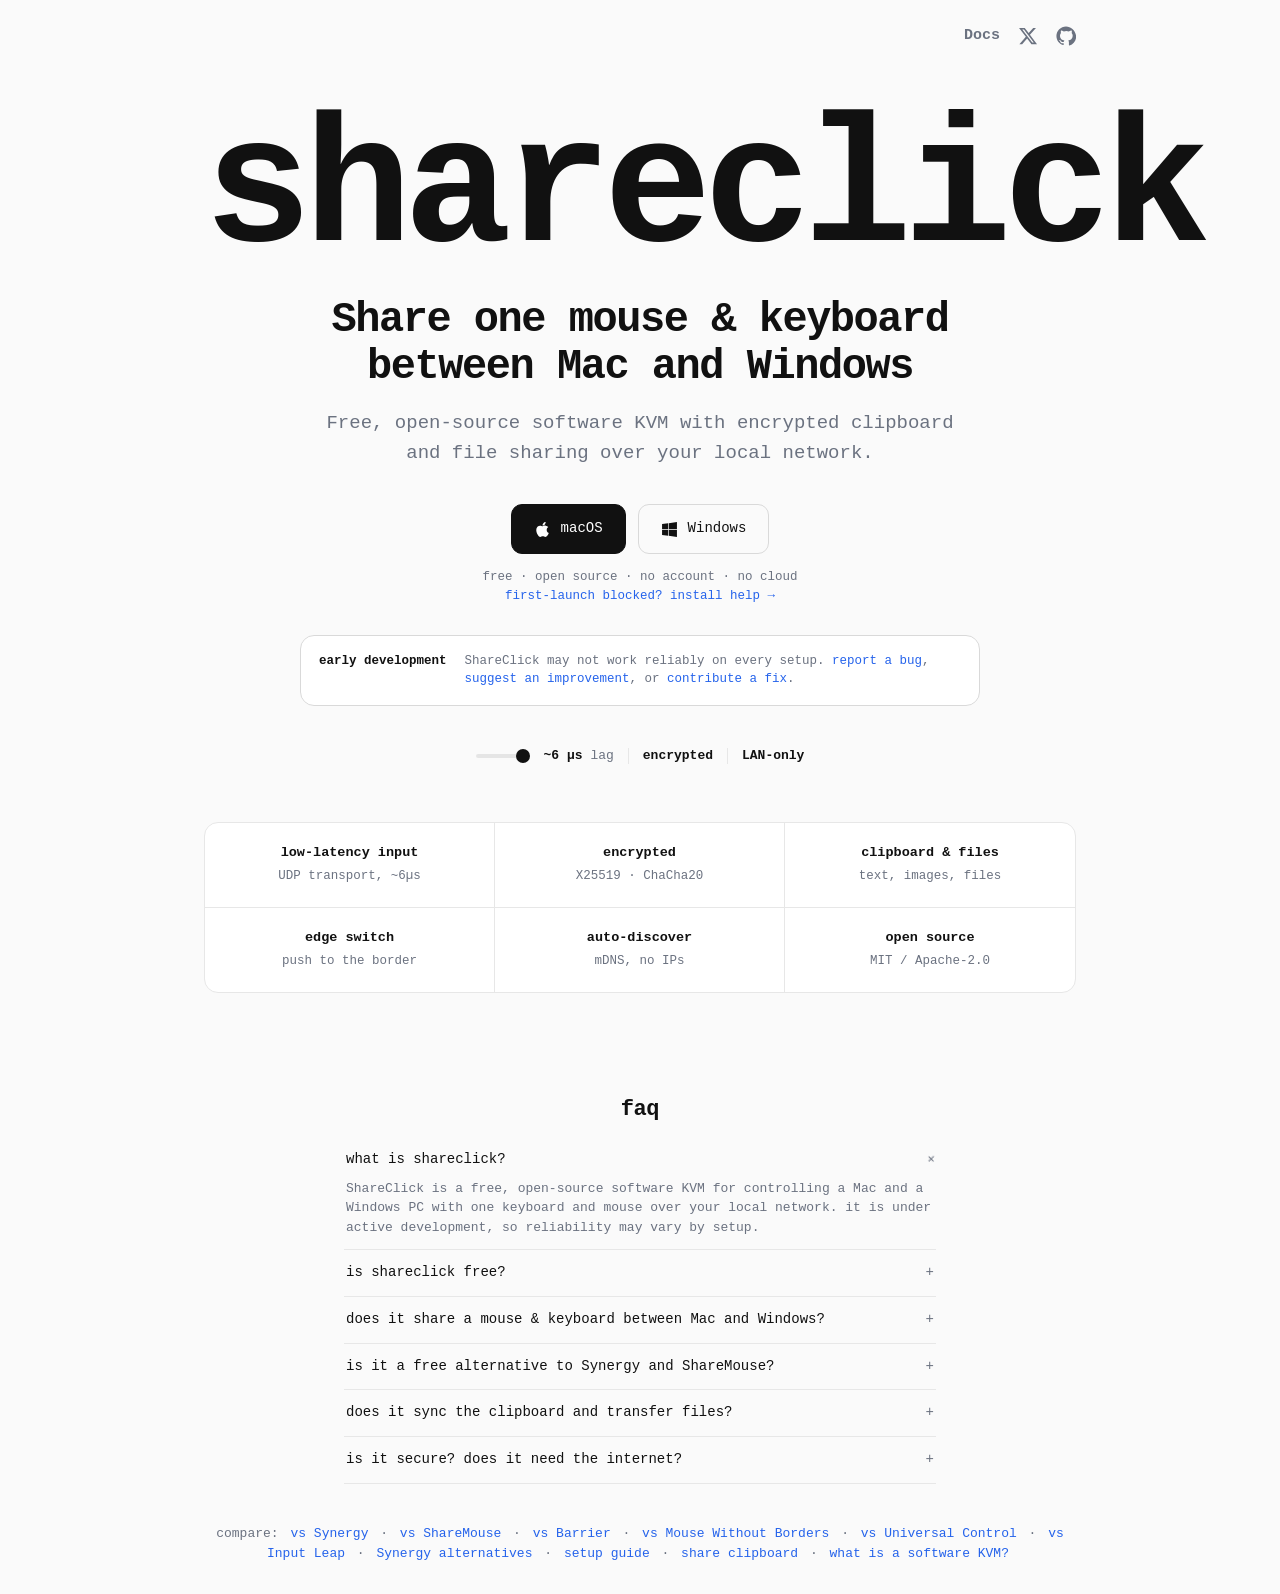
==== commit 60ccfdd1: "docs: clarify active development status - add clear compatibility notices across the README, website" ====
--- a/site/index.html
+++ b/site/index.html
@@ -72,15 +72,15 @@
   "@type": "FAQPage",
   "mainEntity": [
     { "@type": "Question", "name": "What is ShareClick?",
-      "acceptedAnswer": { "@type": "Answer", "text": "ShareClick is a free, open-source software KVM. It lets one keyboard and mouse control both a Mac and a Windows PC over your local network, with clipboard and file sharing built in. Everything is end-to-end encrypted and runs LAN-only — no hardware, no cloud, no account." } },
+      "acceptedAnswer": { "@type": "Answer", "text": "ShareClick is a free, open-source software KVM for controlling a Mac and a Windows PC with one keyboard and mouse over your local network. It is under active development, so reliability may vary by setup." } },
     { "@type": "Question", "name": "Is ShareClick free?",
       "acceptedAnswer": { "@type": "Answer", "text": "Yes. ShareClick is completely free and open source (MIT / Apache-2.0). No account, no subscription, no cloud." } },
     { "@type": "Question", "name": "Does it share a mouse and keyboard between Mac and Windows?",
-      "acceptedAnswer": { "@type": "Answer", "text": "Yes. ShareClick is a software KVM: one keyboard and mouse control both your Mac and Windows PC over the local network. Move the cursor to a screen edge to switch machines." } },
+      "acceptedAnswer": { "@type": "Answer", "text": "That is what ShareClick is built to do. Current builds let one keyboard and mouse control a Mac and a Windows PC over the local network, but compatibility may vary during development." } },
     { "@type": "Question", "name": "Is ShareClick a free alternative to Synergy and ShareMouse?",
-      "acceptedAnswer": { "@type": "Answer", "text": "Yes. It does what paid tools like Synergy and ShareMouse do — input sharing, clipboard sync and file transfer — but it is free, open source, and built for lower input lag." } },
+      "acceptedAnswer": { "@type": "Answer", "text": "ShareClick is being developed as a free, open-source alternative with input sharing, clipboard sync, file transfer, and a focus on lower input lag." } },
     { "@type": "Question", "name": "Does it sync the clipboard and transfer files?",
-      "acceptedAnswer": { "@type": "Answer", "text": "Yes. The clipboard (text and images) syncs automatically, and you can send files straight across the encrypted connection." } },
+      "acceptedAnswer": { "@type": "Answer", "text": "Current builds include clipboard sync for text and images plus encrypted file transfer. These features may not work reliably on every setup yet." } },
     { "@type": "Question", "name": "Is it secure and does it need the internet?",
       "acceptedAnswer": { "@type": "Answer", "text": "It runs on your local network only — no cloud. Every channel is end-to-end encrypted with X25519 key exchange and ChaCha20-Poly1305, authenticated by a shared passphrase." } }
   ]
@@ -158,6 +158,11 @@
     <p class="sub">free · open source · no account · no cloud<br>
       <a href="https://github.com/phun333/ShareClick/blob/main/docs/INSTALL.md">first-launch blocked? install help →</a></p>
 
+    <aside class="dev-status" aria-label="Development status">
+      <b>early development</b>
+      <span>ShareClick may not work reliably on every setup. <a href="https://github.com/phun333/ShareClick/issues/new?template=bug_report.yml">report a bug</a>, <a href="https://github.com/phun333/ShareClick/issues/new?template=feature_request.yml">suggest an improvement</a>, or <a href="https://github.com/phun333/ShareClick/blob/main/CONTRIBUTING.md">contribute a fix</a>.</span>
+    </aside>
+
     <div class="facts">
       <span class="slider"><span class="track"></span><span class="knob"></span></span>
       <span><b>~6&nbsp;µs</b> lag</span>
@@ -182,7 +187,7 @@
   <h2>faq</h2>
   <details open>
     <summary>what is shareclick?</summary>
-    <p>ShareClick is a free, open-source software KVM. it lets one keyboard and mouse control both a Mac and a Windows PC over your local network, with clipboard and file sharing built in. everything is end-to-end encrypted and runs LAN-only — no hardware, no cloud, no account.</p>
+    <p>ShareClick is a free, open-source software KVM for controlling a Mac and a Windows PC with one keyboard and mouse over your local network. it is under active development, so reliability may vary by setup.</p>
   </details>
   <details>
     <summary>is shareclick free?</summary>
@@ -190,15 +195,15 @@
   </details>
   <details>
     <summary>does it share a mouse &amp; keyboard between Mac and Windows?</summary>
-    <p>yes. shareclick is a software KVM: one keyboard and mouse control both your Mac and Windows PC over the local network. move the cursor to a screen edge to switch machines.</p>
+    <p>that's what shareclick is built to do. current builds let one keyboard and mouse control a Mac and a Windows PC over the local network, but compatibility may vary during development.</p>
   </details>
   <details>
     <summary>is it a free alternative to Synergy and ShareMouse?</summary>
-    <p>yes. it does what paid tools like Synergy and ShareMouse do — input sharing, clipboard sync and file transfer — but free, open source, and built for lower input lag.</p>
+    <p>shareclick is being developed as a free, open-source alternative with input sharing, clipboard sync, file transfer, and a focus on lower input lag.</p>
   </details>
   <details>
     <summary>does it sync the clipboard and transfer files?</summary>
-    <p>yes. the clipboard (text and images) syncs automatically, and you can send files straight across the encrypted connection.</p>
+    <p>current builds include clipboard sync for text and images plus encrypted file transfer. these features may not work reliably on every setup yet.</p>
   </details>
   <details>
     <summary>is it secure? does it need the internet?</summary>
--- a/site/style.css
+++ b/site/style.css
@@ -52,6 +52,11 @@
 @media (hover:hover) and (pointer:fine){.btn.ghost:hover{box-shadow:0 6px 20px -8px rgba(17,17,17,.2)}}
 .btn svg{width:17px;height:17px}
 .sub{text-align:center;color:var(--muted);font-size:12.5px;margin:14px 0 0}
+.dev-status{display:flex;align-items:flex-start;gap:18px;max-width:680px;margin:28px auto 0;
+  padding:16px 18px;border:1px solid var(--line-strong);border-radius:var(--radius);
+  background:var(--card);text-align:left;font-size:12.5px;line-height:1.5}
+.dev-status b{color:var(--ink);white-space:nowrap;text-transform:lowercase}
+.dev-status span{color:var(--muted)}
 
 .facts{display:flex;gap:14px;justify-content:center;align-items:center;flex-wrap:wrap;
   margin:40px 0 0;color:var(--muted);font-size:13px}
@@ -124,28 +129,31 @@
 
 /* ── entrance animations (staggered, ease-out, transform+opacity only) ─ */
 @keyframes rise{from{opacity:0;transform:translateY(14px)}to{opacity:1;transform:translateY(0)}}
-.hero h1,.hero .tag,.hero .cta,.hero .sub,.hero .facts,.feat > div{
+.hero h1,.hero .tag,.hero .cta,.hero .sub,.hero .dev-status,.hero .facts,.feat > div{
   opacity:0;animation:rise .6s var(--ease-out) forwards}
 .hero h1{animation-delay:.02s}
 .hero .tag{animation-delay:.10s}
 .hero .cta{animation-delay:.18s}
 .hero .sub{animation-delay:.24s}
-.hero .facts{animation-delay:.30s}
-.feat > div:nth-child(1){animation-delay:.36s}
-.feat > div:nth-child(2){animation-delay:.40s}
-.feat > div:nth-child(3){animation-delay:.44s}
-.feat > div:nth-child(4){animation-delay:.48s}
-.feat > div:nth-child(5){animation-delay:.52s}
-.feat > div:nth-child(6){animation-delay:.56s}
+.hero .dev-status{animation-delay:.30s}
+.hero .facts{animation-delay:.36s}
+.feat > div:nth-child(1){animation-delay:.42s}
+.feat > div:nth-child(2){animation-delay:.46s}
+.feat > div:nth-child(3){animation-delay:.50s}
+.feat > div:nth-child(4){animation-delay:.54s}
+.feat > div:nth-child(5){animation-delay:.58s}
+.feat > div:nth-child(6){animation-delay:.62s}
 
 /* respect reduced motion — keep gentle fades, drop movement */
 @media (prefers-reduced-motion:reduce){
   *,*::before,*::after{animation-duration:.01ms!important;animation-iteration-count:1!important;
     transition-duration:.01ms!important;scroll-behavior:auto!important}
-  .hero h1,.hero .tag,.hero .cta,.hero .sub,.hero .facts,.feat > div{opacity:1;transform:none}
+  .hero h1,.hero .tag,.hero .cta,.hero .sub,.hero .dev-status,.hero .facts,.feat > div{opacity:1;transform:none}
 }
 
 @media(max-width:680px){
+  .dev-status{display:block;text-align:center}
+  .dev-status b{display:block;margin-bottom:5px}
   .feat{grid-template-columns:1fr}
   .feat div{border-right:none}
   .feat div:nth-last-child(-n+3){border-bottom:1px solid var(--line)}
